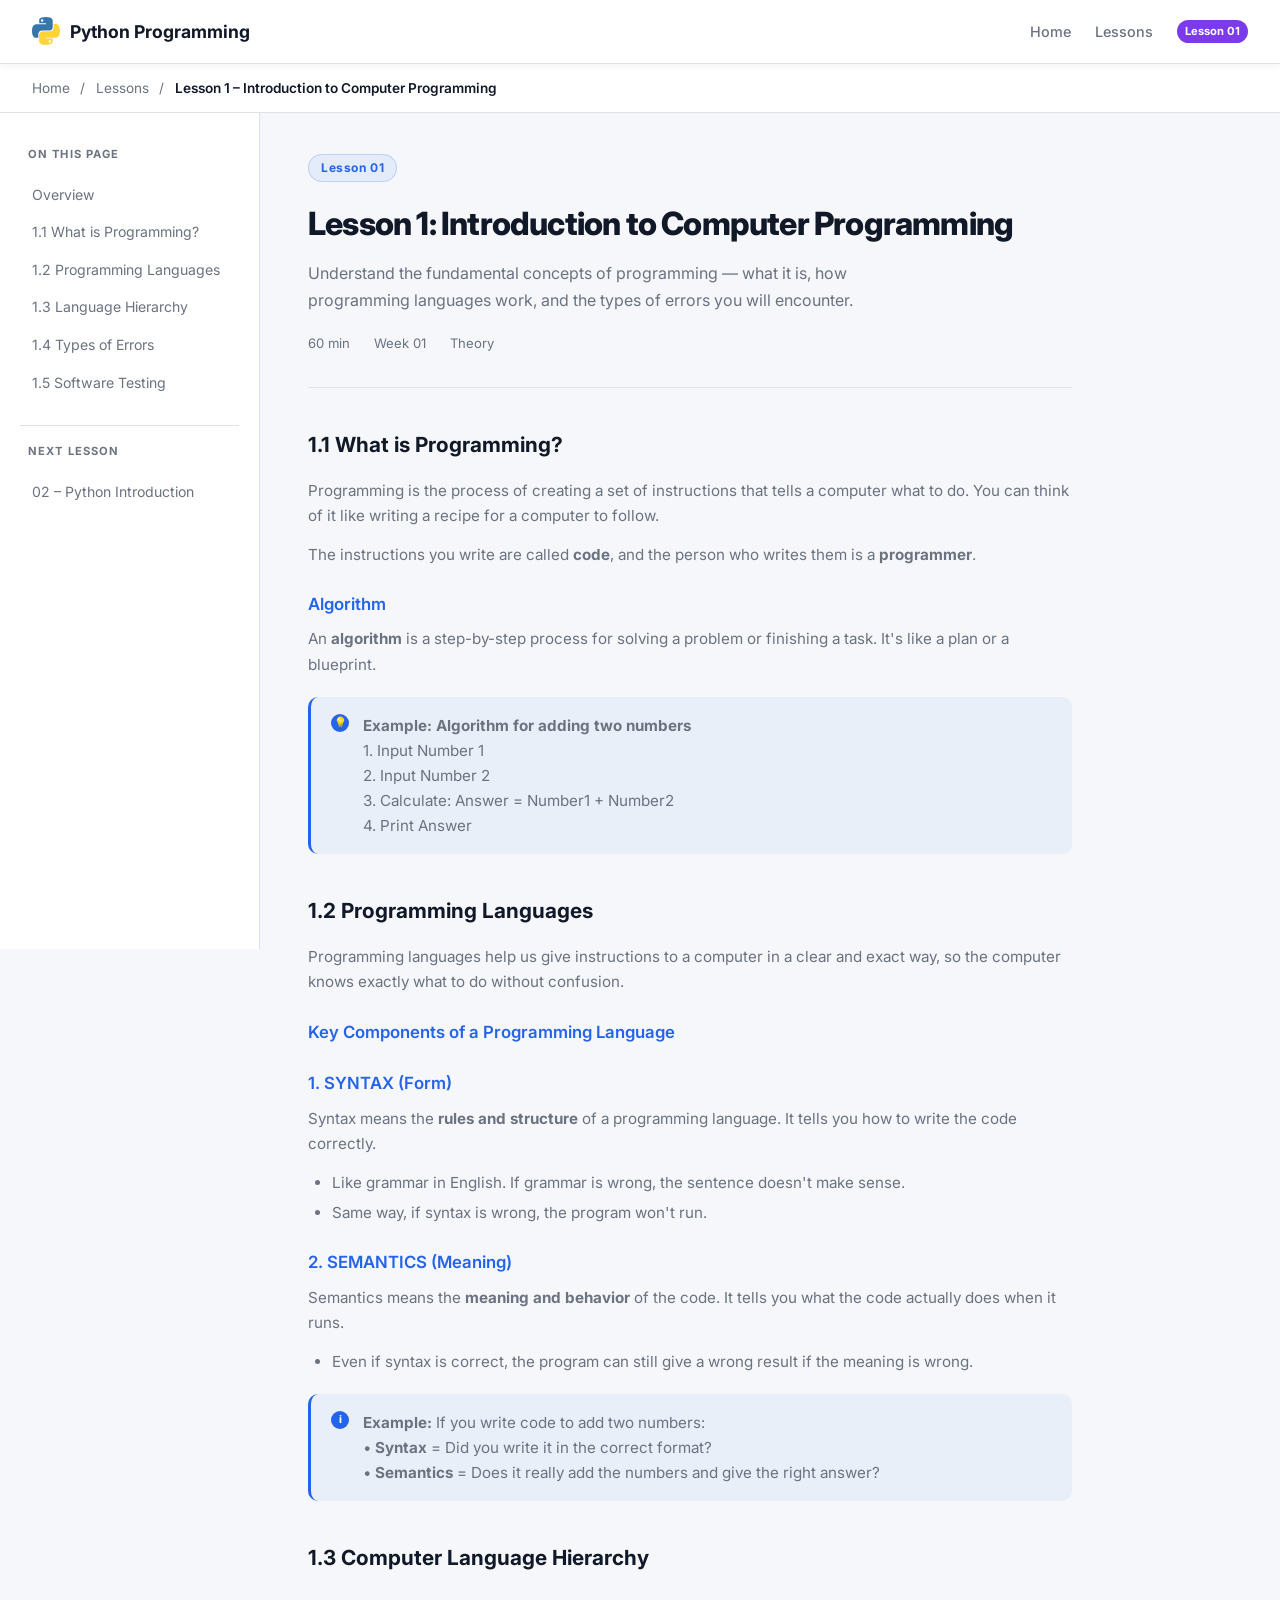
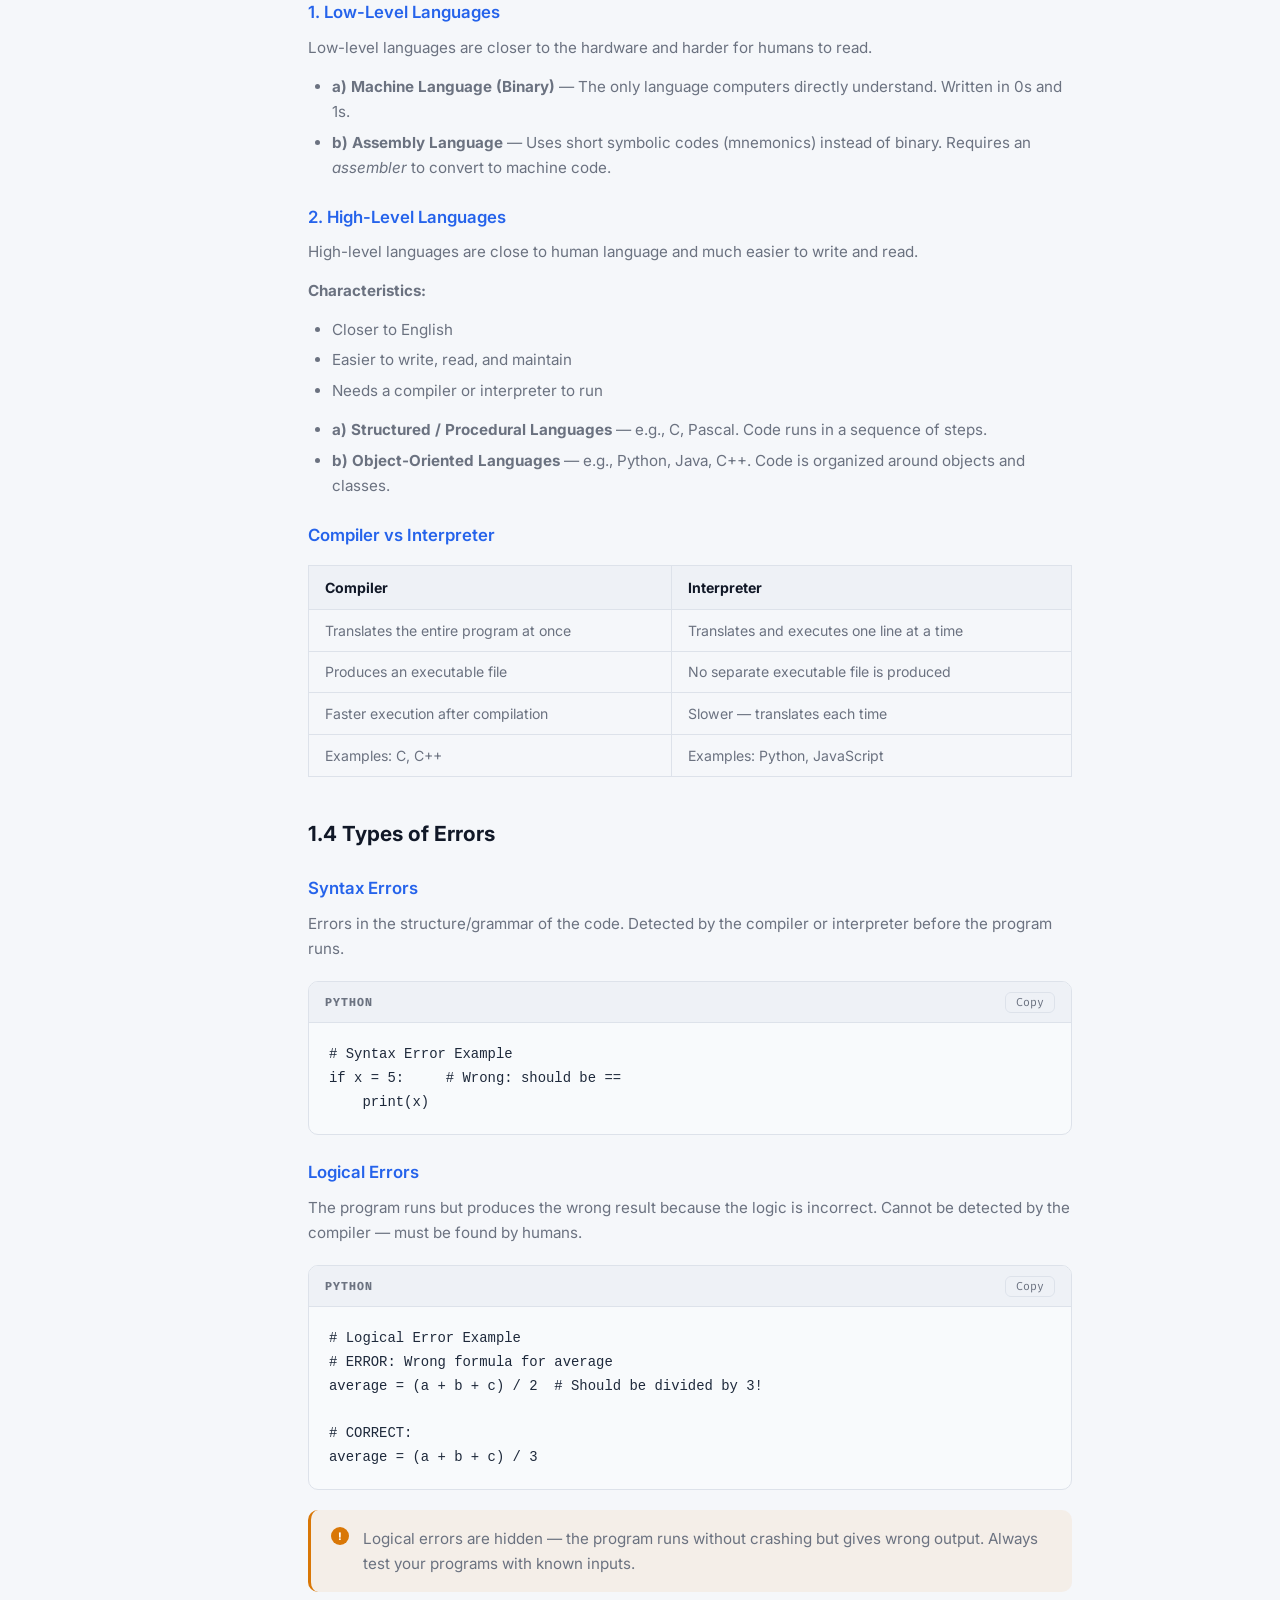
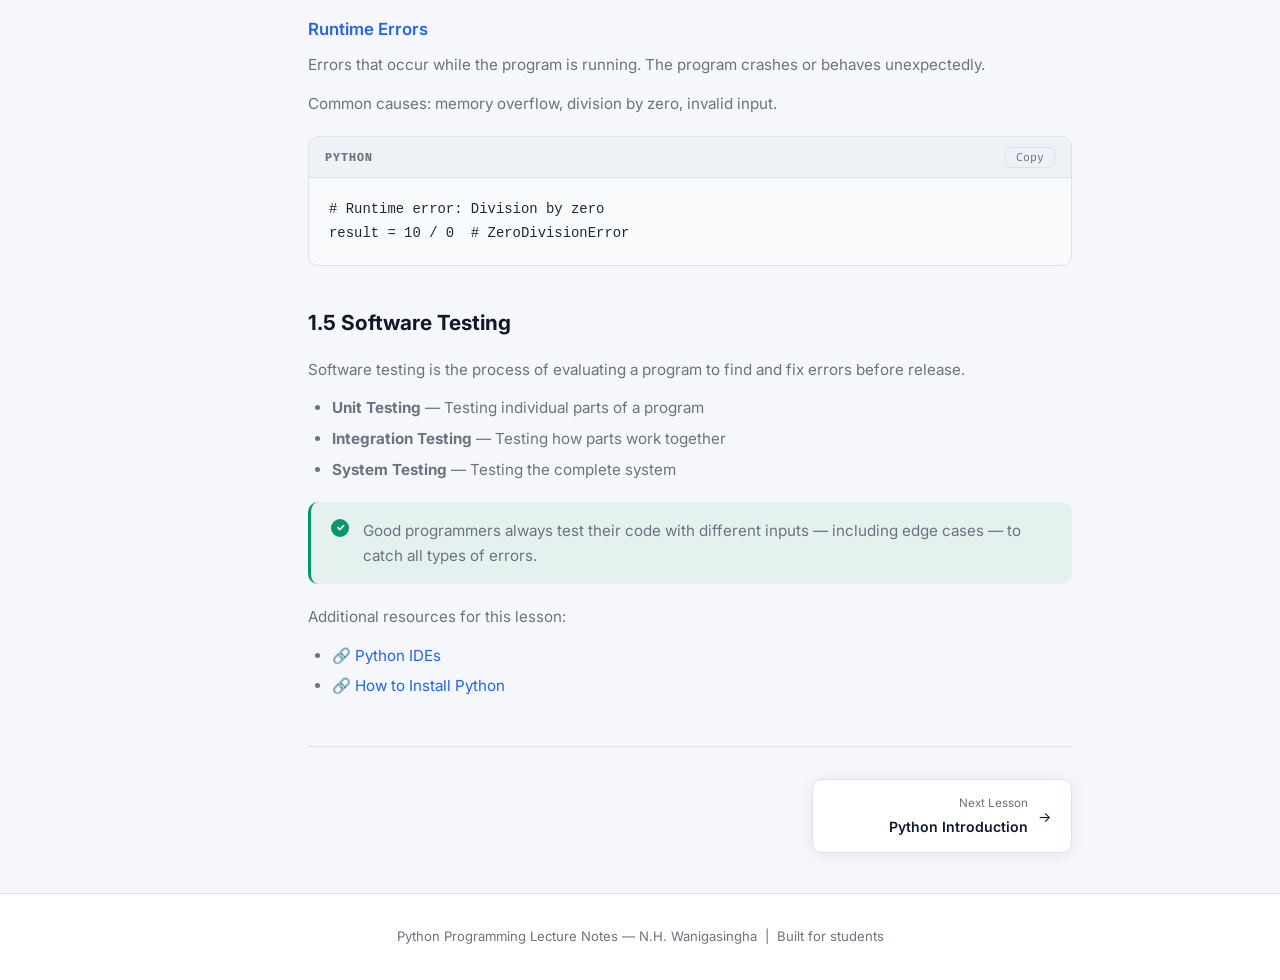
==== topic1.html @ d363c74a "Initial commit with lesson locking system" ====
<!DOCTYPE html>
<html lang="en">
<head>
  <meta charset="UTF-8" /><meta name="viewport" content="width=device-width, initial-scale=1.0" />
  <title>Lesson 1: Introduction to Computer Programming | Python Programming</title>
  <link rel="stylesheet" href="style.css" />
  <script src="config.js"></script>
  <script>
    if (!LECTURE_CONFIG.enableAll && 1 > LECTURE_CONFIG.maxUnlockedLesson) {
      window.location.href = 'index.html';
    }
  </script>
</head>
<body>
  <nav class="navbar">
    <div class="nav-logo"><div class="logo-icon"><img src="python-logo.svg" class="py-logo" alt="Python"></div><span>Python Programming</span></div>
    <div class="nav-links"><a href="index.html">Home</a><a href="index.html#topics">Lessons</a><span class="nav-badge">Lesson 01</span></div>
  </nav>
  <div class="breadcrumb"><a href="index.html">Home</a> &nbsp;/&nbsp; <a href="index.html#topics">Lessons</a> &nbsp;/&nbsp; <span>Lesson 1 – Introduction to Computer Programming</span></div>
  <div class="topic-layout">
    <aside class="sidebar">
      <div class="sidebar-section">
        <div class="sidebar-title">On This Page</div>
        <ul class="sidebar-nav">
          <li><a href="#overview">Overview</a></li>
          <li><a href="#what-is-programming">1.1 What is Programming?</a></li>
          <li><a href="#languages">1.2 Programming Languages</a></li>
          <li><a href="#hierarchy">1.3 Language Hierarchy</a></li>
          <li><a href="#errors">1.4 Types of Errors</a></li>
          <li><a href="#testing">1.5 Software Testing</a></li>
        </ul>
      </div>
      <div class="sidebar-divider"></div>
      <div class="sidebar-section">
        <div class="sidebar-title">Next Lesson</div>
        <ul class="sidebar-nav"><li><a href="topic2.html">02 – Python Introduction</a></li></ul>
      </div>
    </aside>
    <main class="topic-main">
      <div class="topic-hero" id="overview">
        <div class="topic-hero-tag" style="background:rgba(37,99,235,0.08);border:1px solid rgba(37,99,235,0.2);color:var(--accent);">Lesson 01</div>
        <h1>Lesson 1: Introduction to Computer Programming</h1>
        <p>Understand the fundamental concepts of programming — what it is, how programming languages work, and the types of errors you will encounter.</p>
        <div class="topic-meta-row"><span class="topic-meta-item">60 min</span><span class="topic-meta-item">Week 01</span><span class="topic-meta-item">Theory</span></div>
      </div>

      <section class="content-section" id="what-is-programming">
        <h2>1.1 What is Programming?</h2>
        <p>Programming is the process of creating a set of instructions that tells a computer what to do. You can think of it like writing a recipe for a computer to follow.</p>
        <p>The instructions you write are called <strong>code</strong>, and the person who writes them is a <strong>programmer</strong>.</p>

        <h3>Algorithm</h3>
        <p>An <strong>algorithm</strong> is a step-by-step process for solving a problem or finishing a task. It's like a plan or a blueprint.</p>
        <div class="callout callout-info">
          <span class="callout-icon">💡</span>
          <p><strong>Example: Algorithm for adding two numbers</strong><br/>
          1. Input Number 1<br/>
          2. Input Number 2<br/>
          3. Calculate: Answer = Number1 + Number2<br/>
          4. Print Answer</p>
        </div>
      </section>

      <section class="content-section" id="languages">
        <h2>1.2 Programming Languages</h2>
        <p>Programming languages help us give instructions to a computer in a clear and exact way, so the computer knows exactly what to do without confusion.</p>

        <h3>Key Components of a Programming Language</h3>

        <h3>1. SYNTAX (Form)</h3>
        <p>Syntax means the <strong>rules and structure</strong> of a programming language. It tells you how to write the code correctly.</p>
        <ul>
          <li>Like grammar in English. If grammar is wrong, the sentence doesn't make sense.</li>
          <li>Same way, if syntax is wrong, the program won't run.</li>
        </ul>

        <h3>2. SEMANTICS (Meaning)</h3>
        <p>Semantics means the <strong>meaning and behavior</strong> of the code. It tells you what the code actually does when it runs.</p>
        <ul>
          <li>Even if syntax is correct, the program can still give a wrong result if the meaning is wrong.</li>
        </ul>

        <div class="callout callout-info">
          <span class="callout-icon">i</span>
          <p><strong>Example:</strong> If you write code to add two numbers:<br/>
          • <strong>Syntax</strong> = Did you write it in the correct format?<br/>
          • <strong>Semantics</strong> = Does it really add the numbers and give the right answer?</p>
        </div>
      </section>

      <section class="content-section" id="hierarchy">
        <h2>1.3 Computer Language Hierarchy</h2>

        <h3>1. Low-Level Languages</h3>
        <p>Low-level languages are closer to the hardware and harder for humans to read.</p>
        <ul>
          <li><strong>a) Machine Language (Binary)</strong> — The only language computers directly understand. Written in 0s and 1s.</li>
          <li><strong>b) Assembly Language</strong> — Uses short symbolic codes (mnemonics) instead of binary. Requires an <em>assembler</em> to convert to machine code.</li>
        </ul>

        <h3>2. High-Level Languages</h3>
        <p>High-level languages are close to human language and much easier to write and read.</p>
        <p><strong>Characteristics:</strong></p>
        <ul>
          <li>Closer to English</li>
          <li>Easier to write, read, and maintain</li>
          <li>Needs a compiler or interpreter to run</li>
        </ul>
        <ul>
          <li><strong>a) Structured / Procedural Languages</strong> — e.g., C, Pascal. Code runs in a sequence of steps.</li>
          <li><strong>b) Object-Oriented Languages</strong> — e.g., Python, Java, C++. Code is organized around objects and classes.</li>
        </ul>

        <h3>Compiler vs Interpreter</h3>
        <div class="content-section">
          <table>
            <thead><tr><th>Compiler</th><th>Interpreter</th></tr></thead>
            <tbody>
              <tr><td>Translates the entire program at once</td><td>Translates and executes one line at a time</td></tr>
              <tr><td>Produces an executable file</td><td>No separate executable file is produced</td></tr>
              <tr><td>Faster execution after compilation</td><td>Slower — translates each time</td></tr>
              <tr><td>Examples: C, C++</td><td>Examples: Python, JavaScript</td></tr>
            </tbody>
          </table>
        </div>
      </section>

      <section class="content-section" id="errors">
        <h2>1.4 Types of Errors</h2>

        <h3>Syntax Errors</h3>
        <p>Errors in the structure/grammar of the code. Detected by the compiler or interpreter before the program runs.</p>
        <div class="code-block">
          <div class="code-header"><span class="code-lang">Python</span><button class="code-copy" onclick="copyCode(this)">Copy</button></div>
          <pre><code># Syntax Error Example
if x = 5:     # Wrong: should be ==
    print(x)</code></pre>
        </div>

        <h3>Logical Errors</h3>
        <p>The program runs but produces the wrong result because the logic is incorrect. Cannot be detected by the compiler — must be found by humans.</p>
        <div class="code-block">
          <div class="code-header"><span class="code-lang">Python</span><button class="code-copy" onclick="copyCode(this)">Copy</button></div>
          <pre><code># Logical Error Example
# ERROR: Wrong formula for average
average = (a + b + c) / 2  # Should be divided by 3!

# CORRECT:
average = (a + b + c) / 3</code></pre>
        </div>
        <div class="callout callout-warn">
          <span class="callout-icon">!</span>
          <p>Logical errors are hidden — the program runs without crashing but gives wrong output. Always test your programs with known inputs.</p>
        </div>

        <h3>Runtime Errors</h3>
        <p>Errors that occur while the program is running. The program crashes or behaves unexpectedly.</p>
        <p>Common causes: memory overflow, division by zero, invalid input.</p>
        <div class="code-block">
          <div class="code-header"><span class="code-lang">Python</span><button class="code-copy" onclick="copyCode(this)">Copy</button></div>
          <pre><code># Runtime error: Division by zero
result = 10 / 0  # ZeroDivisionError</code></pre>
        </div>
      </section>

      <section class="content-section" id="testing">
        <h2>1.5 Software Testing</h2>
        <p>Software testing is the process of evaluating a program to find and fix errors before release.</p>
        <ul>
          <li><strong>Unit Testing</strong> — Testing individual parts of a program</li>
          <li><strong>Integration Testing</strong> — Testing how parts work together</li>
          <li><strong>System Testing</strong> — Testing the complete system</li>
        </ul>
        <div class="callout callout-success">
          <span class="callout-icon">✓</span>
          <p>Good programmers always test their code with different inputs — including edge cases — to catch all types of errors.</p>
        </div>
        <p>Additional resources for this lesson:</p>
        <ul>
          <li>🔗 <a href="https://square-khaan-e80.notion.site/Python-IDEs-2f329a894bf880a29e10d7cc82b88b94?pvs=25" target="_blank">Python IDEs</a></li>
          <li>🔗 <a href="https://square-khaan-e80.notion.site/How-to-Install-Python-2f329a894bf8802c8716f311fcac0fff?pvs=25" target="_blank">How to Install Python</a></li>
        </ul>
      </section>

      <div class="topic-nav">
        <div></div>
        <a href="topic2.html" class="topic-nav-btn next"><span>→</span><div><span class="topic-nav-label">Next Lesson</span><span class="topic-nav-title">Python Introduction</span></div></a>
      </div>
    </main>
  </div>
  <footer><p>Python Programming Lecture Notes &mdash; N.H. Wanigasingha &nbsp;|&nbsp; Built for students</p></footer>
  <script>
    function copyCode(btn) { const pre = btn.closest('.code-block').querySelector('pre'); navigator.clipboard.writeText(pre.innerText).then(() => { btn.textContent = 'Copied!'; setTimeout(() => btn.textContent = 'Copy', 2000); }); }
    const sections = document.querySelectorAll('.content-section, .topic-hero'); const navLinks = document.querySelectorAll('.sidebar-nav a');
    window.addEventListener('scroll', () => { let c = ''; sections.forEach(s => { if (window.scrollY >= s.offsetTop - 120) c = s.id; }); navLinks.forEach(a => { a.classList.toggle('active', a.getAttribute('href') === '#' + c); }); });
  </script>
</body>
</html>
---- style.css ----
/* ============================================
   Programming Lecture Notes — Light Theme
   ============================================ */

@import url('https://fonts.googleapis.com/css2?family=Inter:wght@300;400;500;600;700;800&family=Fira+Code:wght@400;500&display=swap');

:root {
  --bg:         #f5f7fa;
  --bg2:        #ffffff;
  --bg3:        #eef1f6;
  --border:     #dde2ea;
  --accent:     #2563eb;
  --accent2:    #7c3aed;
  --accent3:    #059669;
  --text:       #111827;
  --text-muted: #6b7280;
  --card-bg:    #ffffff;
  --code-bg:    #f8fafc;
  --danger:     #dc2626;
  --warning:    #d97706;
  --success:    #059669;
  --radius:     12px;
  --shadow:     0 2px 16px rgba(0,0,0,0.07);
}

*, *::before, *::after { box-sizing: border-box; margin: 0; padding: 0; }
html { scroll-behavior: smooth; }
body {
  font-family: 'Inter', sans-serif;
  background: var(--bg);
  color: var(--text);
  line-height: 1.65;
  min-height: 100vh;
}
a { color: var(--accent); text-decoration: none; transition: color 0.2s; }
a:hover { color: #1d4ed8; }

::-webkit-scrollbar { width: 6px; }
::-webkit-scrollbar-track { background: var(--bg); }
::-webkit-scrollbar-thumb { background: var(--border); border-radius: 8px; }

/* ============================================
   NAVBAR
   ============================================ */
.navbar {
  display: flex;
  align-items: center;
  justify-content: space-between;
  padding: 0 2rem;
  height: 64px;
  background: rgba(255,255,255,0.92);
  border-bottom: 1px solid var(--border);
  position: sticky;
  top: 0;
  z-index: 100;
  backdrop-filter: blur(12px);
  box-shadow: 0 1px 8px rgba(0,0,0,0.06);
}
.nav-logo {
  display: flex;
  align-items: center;
  gap: 0.6rem;
  font-size: 1.1rem;
  font-weight: 700;
  color: var(--text);
}
.nav-logo .logo-icon {
  width: 28px; height: 28px;
  display: flex; align-items: center; justify-content: center;
  flex-shrink: 0;
}
.py-logo { width: 28px; height: 28px; display: block; }
.nav-links { display: flex; gap: 1.5rem; align-items: center; }
.nav-links a { color: var(--text-muted); font-size: 0.9rem; font-weight: 500; transition: color 0.2s; }
.nav-links a:hover, .nav-links a.active { color: var(--text); }
.nav-badge {
  background: var(--accent2);
  color: #fff;
  font-size: 0.7rem;
  font-weight: 700;
  padding: 2px 8px;
  border-radius: 99px;
}

/* ============================================
   HERO
   ============================================ */
.hero {
  text-align: center;
  padding: 5rem 2rem 4rem;
  position: relative;
  overflow: hidden;
  background: linear-gradient(180deg, #eef2ff 0%, #f5f7fa 100%);
  border-bottom: 1px solid var(--border);
}
.hero::before {
  content: '';
  position: absolute;
  inset: 0;
  background: radial-gradient(ellipse 60% 50% at 50% -10%, rgba(37,99,235,0.10) 0%, transparent 70%);
  pointer-events: none;
}
.hero-tag {
  display: inline-flex;
  align-items: center;
  gap: 6px;
  background: rgba(37,99,235,0.08);
  border: 1px solid rgba(37,99,235,0.2);
  color: var(--accent);
  font-size: 0.8rem;
  font-weight: 600;
  padding: 4px 14px;
  border-radius: 99px;
  margin-bottom: 1.5rem;
}
.hero h1 {
  font-size: clamp(2rem, 5vw, 3.2rem);
  font-weight: 800;
  line-height: 1.15;
  letter-spacing: -0.02em;
  margin-bottom: 1rem;
  color: var(--text);
}
.hero p { color: var(--text-muted); font-size: 1.05rem; max-width: 540px; margin: 0 auto 2rem; }
.hero-stats { display: flex; justify-content: center; gap: 2.5rem; margin-top: 2.5rem; flex-wrap: wrap; }
.stat { text-align: center; }
.stat-num { font-size: 1.8rem; font-weight: 800; color: var(--accent); }
.stat-label { font-size: 0.8rem; color: var(--text-muted); font-weight: 500; margin-top: 2px; }

/* ============================================
   SEARCH BAR
   ============================================ */
.search-wrap { max-width: 520px; margin: 0 auto 3rem; position: relative; }
.search-wrap input {
  width: 100%;
  background: var(--bg2);
  border: 1px solid var(--border);
  color: var(--text);
  font-family: inherit;
  font-size: 0.95rem;
  padding: 0.75rem 1rem 0.75rem 2.8rem;
  border-radius: var(--radius);
  outline: none;
  transition: border-color 0.2s, box-shadow 0.2s;
  box-shadow: var(--shadow);
}
.search-wrap input::placeholder { color: var(--text-muted); }
.search-wrap input:focus {
  border-color: var(--accent);
  box-shadow: 0 0 0 3px rgba(37,99,235,0.12);
}
.search-icon { position: absolute; left: 0.85rem; top: 50%; transform: translateY(-50%); color: var(--text-muted); font-size: 1rem; }

/* ============================================
   TOPIC GRID
   ============================================ */
.container { max-width: 1200px; margin: 0 auto; padding: 0 2rem; }
.section-title {
  font-size: 0.75rem;
  font-weight: 700;
  letter-spacing: 0.1em;
  text-transform: uppercase;
  color: var(--text-muted);
  margin-bottom: 1.25rem;
  display: flex;
  align-items: center;
  gap: 0.5rem;
}
.section-title::after { content: ''; flex: 1; height: 1px; background: var(--border); }

.topics-grid {
  display: grid;
  grid-template-columns: repeat(auto-fill, minmax(320px, 1fr));
  gap: 1.25rem;
  padding-bottom: 4rem;
}

.topic-card {
  background: var(--card-bg);
  border: 1px solid var(--border);
  border-radius: var(--radius);
  padding: 1.5rem;
  transition: border-color 0.25s, transform 0.2s, box-shadow 0.25s;
  display: block;
  color: inherit;
  text-decoration: none;
  position: relative;
  overflow: hidden;
  box-shadow: var(--shadow);
}
.topic-card::before {
  content: '';
  position: absolute;
  top: 0; left: 0; right: 0;
  height: 3px;
  background: linear-gradient(90deg, var(--accent), var(--accent2));
  transform: scaleX(0);
  transform-origin: left;
  transition: transform 0.3s;
}
.topic-card:hover {
  border-color: rgba(37,99,235,0.35);
  transform: translateY(-3px);
  box-shadow: 0 8px 28px rgba(37,99,235,0.12);
}
.topic-card:hover::before { transform: scaleX(1); }

.card-header { display: flex; align-items: flex-start; justify-content: space-between; margin-bottom: 0.9rem; }
.card-icon { width: 44px; height: 44px; border-radius: 10px; display: flex; align-items: center; justify-content: center; font-size: 1.3rem; }
.card-number { font-size: 0.75rem; font-weight: 700; color: var(--text-muted); background: var(--bg3); padding: 2px 8px; border-radius: 6px; }
.card-title { font-size: 1.05rem; font-weight: 700; color: var(--text); margin-bottom: 0.4rem; }
.card-desc { font-size: 0.85rem; color: var(--text-muted); line-height: 1.5; margin-bottom: 1.1rem; }
.card-tags { display: flex; flex-wrap: wrap; gap: 6px; margin-bottom: 1.1rem; }
.tag { font-size: 0.7rem; font-weight: 600; padding: 2px 9px; border-radius: 6px; background: var(--bg3); color: var(--text-muted); border: 1px solid var(--border); }
.card-footer { display: flex; align-items: center; justify-content: space-between; padding-top: 0.9rem; border-top: 1px solid var(--border); }
.card-meta { font-size: 0.78rem; color: var(--text-muted); display: flex; align-items: center; gap: 0.4rem; }
.card-arrow { color: var(--accent); font-size: 1.1rem; transition: transform 0.2s; }
.topic-card:hover .card-arrow { transform: translateX(4px); }

.dot { width: 8px; height: 8px; border-radius: 50%; display: inline-block; }
.dot-green { background: var(--success); }
.dot-yellow { background: var(--warning); }
.dot-blue { background: var(--accent); }

/* Locked State */
.topic-card.locked {
  opacity: 0.6;
  filter: grayscale(0.8);
  pointer-events: none;
  cursor: not-allowed;
  border-style: dashed;
}
.topic-card.locked .card-arrow { display: none; }
.topic-card .lock-overlay {
  position: absolute;
  top: 1rem;
  right: 1rem;
  background: var(--bg3);
  padding: 4px 8px;
  border-radius: 6px;
  font-size: 0.7rem;
  font-weight: 700;
  display: none;
  align-items: center;
  gap: 4px;
  color: var(--text-muted);
}
.topic-card.locked .lock-overlay { display: flex; }


/* ============================================
   BREADCRUMB
   ============================================ */
.breadcrumb {
  padding: 0.8rem 2rem;
  font-size: 0.85rem;
  color: var(--text-muted);
  border-bottom: 1px solid var(--border);
  display: flex;
  gap: 0.4rem;
  align-items: center;
  background: var(--bg2);
}
.breadcrumb a { color: var(--text-muted); }
.breadcrumb a:hover { color: var(--accent); }
.breadcrumb span { color: var(--text); font-weight: 600; }

/* ============================================
   TOPIC PAGE LAYOUT
   ============================================ */
.topic-layout {
  display: grid;
  grid-template-columns: 260px 1fr;
  min-height: calc(100vh - 65px);
}
.sidebar {
  background: var(--bg2);
  border-right: 1px solid var(--border);
  padding: 2rem 1.25rem;
  position: sticky;
  top: 64px;
  height: calc(100vh - 64px);
  overflow-y: auto;
}
.sidebar-title { font-size: 0.7rem; font-weight: 700; text-transform: uppercase; letter-spacing: 0.1em; color: var(--text-muted); margin-bottom: 0.75rem; padding: 0 0.5rem; }
.sidebar-nav { list-style: none; }
.sidebar-nav li a { display: block; padding: 0.45rem 0.75rem; border-radius: 8px; font-size: 0.88rem; color: var(--text-muted); transition: background 0.2s, color 0.2s; }
.sidebar-nav li a:hover, .sidebar-nav li a.active { background: rgba(37,99,235,0.08); color: var(--accent); }
.sidebar-section { margin-bottom: 1.5rem; }
.sidebar-divider { height: 1px; background: var(--border); margin: 1rem 0; }

.topic-main { padding: 2.5rem 3rem; max-width: 860px; }

.topic-hero { margin-bottom: 2.5rem; padding-bottom: 2rem; border-bottom: 1px solid var(--border); }
.topic-hero-tag { display: inline-flex; align-items: center; gap: 6px; font-size: 0.75rem; font-weight: 700; letter-spacing: 0.05em; padding: 3px 12px; border-radius: 99px; margin-bottom: 1rem; }
.topic-hero h1 { font-size: 2rem; font-weight: 800; letter-spacing: -0.025em; margin-bottom: 0.6rem; color: var(--text); }
.topic-hero p { color: var(--text-muted); font-size: 1rem; margin-bottom: 1.25rem; max-width: 640px; }
.topic-meta-row { display: flex; gap: 1.5rem; flex-wrap: wrap; }
.topic-meta-item { display: flex; align-items: center; gap: 6px; font-size: 0.82rem; color: var(--text-muted); }

.content-section { margin-bottom: 2.5rem; }
.content-section h2 { font-size: 1.3rem; font-weight: 700; margin-bottom: 1rem; display: flex; align-items: center; gap: 0.5rem; color: var(--text); }
.content-section h3 { font-size: 1.05rem; font-weight: 600; margin: 1.5rem 0 0.5rem; color: var(--accent); }
.content-section p { color: var(--text-muted); margin-bottom: 0.85rem; font-size: 0.95rem; }
.content-section ul, .content-section ol { padding-left: 1.5rem; margin-bottom: 0.85rem; }
.content-section li { color: var(--text-muted); font-size: 0.95rem; margin-bottom: 0.35rem; }

/* Tables in content */
.content-section table { width: 100%; border-collapse: collapse; margin: 1rem 0; font-size: 0.88rem; }
.content-section th { background: var(--bg3); color: var(--text); font-weight: 700; padding: 0.6rem 1rem; text-align: left; border: 1px solid var(--border); }
.content-section td { padding: 0.55rem 1rem; border: 1px solid var(--border); color: var(--text-muted); }
.content-section tr:nth-child(even) td { background: var(--bg); }

/* ============================================
   CODE BLOCKS
   ============================================ */
.code-block {
  background: var(--code-bg);
  border: 1px solid var(--border);
  border-radius: 10px;
  overflow: hidden;
  margin: 1.25rem 0;
  font-family: 'Fira Code', monospace;
  font-size: 0.87rem;
}
.code-header {
  display: flex;
  align-items: center;
  justify-content: space-between;
  padding: 0.6rem 1rem;
  background: var(--bg3);
  border-bottom: 1px solid var(--border);
}
.code-lang { font-size: 0.72rem; font-weight: 700; color: var(--text-muted); text-transform: uppercase; letter-spacing: 0.08em; }
.code-copy { background: none; border: 1px solid var(--border); color: var(--text-muted); font-size: 0.72rem; padding: 2px 10px; border-radius: 6px; cursor: pointer; transition: all 0.2s; font-family: inherit; }
.code-copy:hover { background: var(--border); color: var(--text); }
.code-block pre { padding: 1.25rem; overflow-x: auto; color: #1e293b; line-height: 1.7; }

/* ============================================
   CALLOUT BOXES
   ============================================ */
.callout { display: flex; gap: 0.85rem; padding: 1rem 1.25rem; border-radius: 10px; margin: 1.25rem 0; font-size: 0.9rem; }
.callout-info { background: rgba(37,99,235,0.06); border-left: 3px solid var(--accent); }
.callout-warn { background: rgba(217,119,6,0.07); border-left: 3px solid var(--warning); }
.callout-success { background: rgba(5,150,105,0.07); border-left: 3px solid var(--success); }
.callout-icon { flex-shrink: 0; width: 18px; height: 18px; border-radius: 50%; display: inline-flex; align-items: center; justify-content: center; font-size: 0.65rem; font-weight: 800; color: white; margin-top: 1px; }
.callout-info .callout-icon { background: var(--accent); }
.callout-warn .callout-icon { background: var(--warning); }
.callout-success .callout-icon { background: var(--success); }
.callout p { margin: 0; color: var(--text-muted); }

/* ============================================
   LAB SHEET
   ============================================ */
.lab-sheet { background: var(--bg); border: 1px solid var(--border); border-radius: var(--radius); padding: 1.75rem; margin: 1.5rem 0; }
.lab-sheet-header { display: flex; align-items: center; gap: 0.75rem; margin-bottom: 1.25rem; }
.lab-num { background: linear-gradient(135deg, var(--accent), var(--accent2)); color: white; font-weight: 800; font-size: 0.9rem; width: 36px; height: 36px; border-radius: 8px; display: flex; align-items: center; justify-content: center; flex-shrink: 0; }
.lab-title { font-size: 1.05rem; font-weight: 700; color: var(--text); }
.lab-subtitle { font-size: 0.82rem; color: var(--text-muted); }
.lab-tasks { list-style: none; display: flex; flex-direction: column; gap: 0.75rem; }
.lab-task { display: flex; align-items: flex-start; gap: 0.75rem; background: var(--bg2); border: 1px solid var(--border); border-radius: 8px; padding: 0.85rem 1rem; overflow: hidden; }
.task-num { background: var(--bg3); color: var(--accent); font-size: 0.72rem; font-weight: 700; min-width: 32px; height: auto; padding: 3px 6px; border-radius: 6px; display: flex; align-items: center; justify-content: center; flex-shrink: 0; border: 1px solid var(--border); white-space: nowrap; }
.task-text { font-size: 0.9rem; color: var(--text-muted); flex: 1; min-width: 0; word-break: break-word; }

/* ============================================
   TOPIC NAV BUTTONS
   ============================================ */
.topic-nav { display: flex; justify-content: space-between; gap: 1rem; margin-top: 3rem; padding-top: 2rem; border-top: 1px solid var(--border); }
.topic-nav-btn { display: flex; align-items: center; gap: 0.6rem; background: var(--bg2); border: 1px solid var(--border); border-radius: 10px; padding: 0.85rem 1.25rem; transition: border-color 0.2s, transform 0.2s, box-shadow 0.2s; flex: 1; max-width: 260px; color: var(--text); font-size: 0.88rem; box-shadow: var(--shadow); }
.topic-nav-btn:hover { border-color: var(--accent); transform: translateY(-2px); box-shadow: 0 4px 16px rgba(37,99,235,0.12); color: var(--text); }
.topic-nav-btn.next { margin-left: auto; text-align: right; flex-direction: row-reverse; }
.topic-nav-label { font-size: 0.73rem; color: var(--text-muted); display: block; margin-bottom: 2px; }
.topic-nav-title { font-weight: 600; }

/* ============================================
   FOOTER
   ============================================ */
footer { text-align: center; padding: 2rem; border-top: 1px solid var(--border); color: var(--text-muted); font-size: 0.82rem; background: var(--bg2); }

/* ============================================
   RESPONSIVE
   ============================================ */
@media (max-width: 900px) {
  .topic-layout { grid-template-columns: 1fr; }
  .sidebar { display: none; }
  .topic-main { padding: 1.5rem 1.25rem; }
}
@media (max-width: 600px) {
  .hero { padding: 3rem 1.25rem 2.5rem; }
  .topics-grid { grid-template-columns: 1fr; }
  .container { padding: 0 1.25rem; }
  .nav-links { display: none; }
  .topic-nav { flex-direction: column; }
  .topic-nav-btn { max-width: 100%; }
}
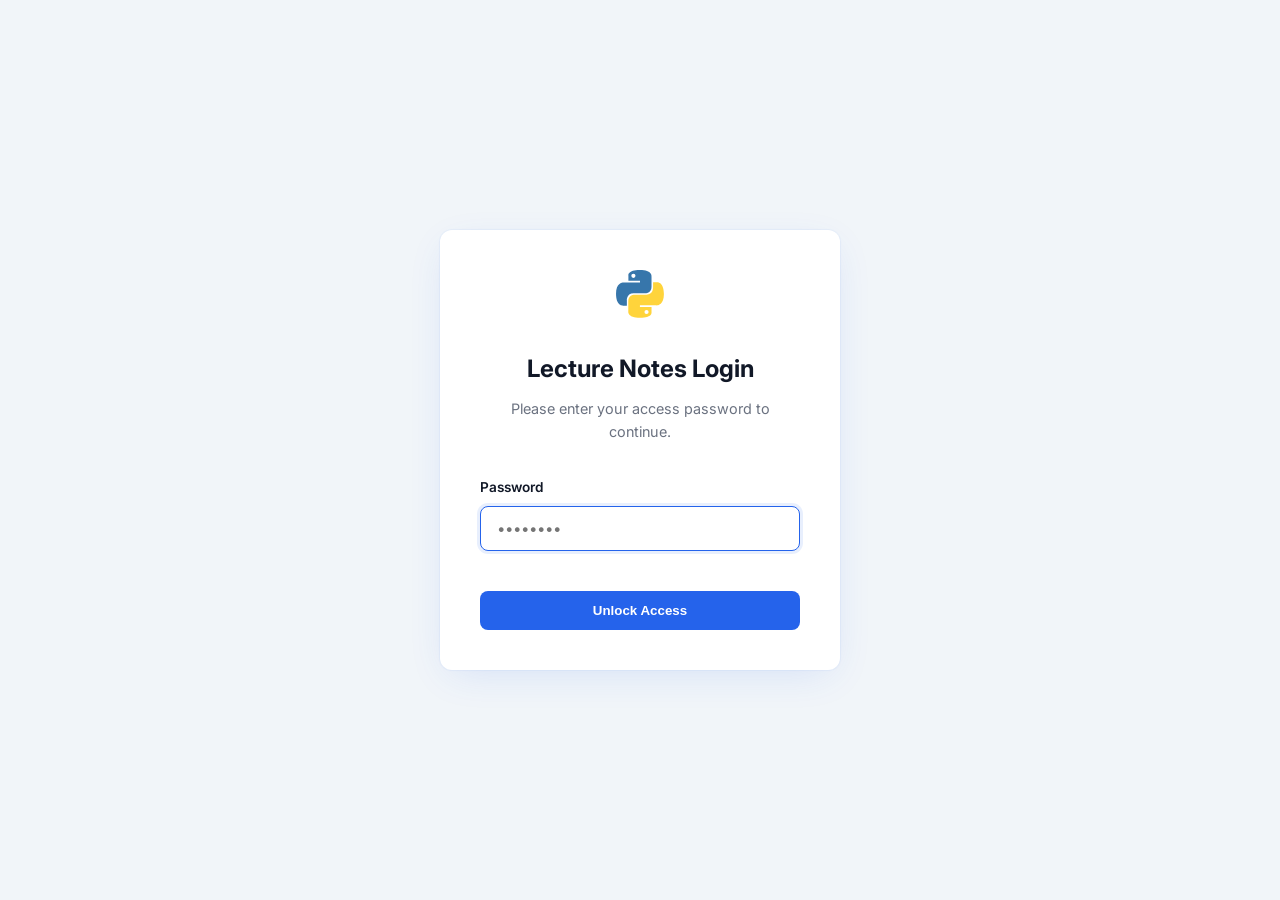
==== commit c8f5a771: "Add dual-level authentication system (Student/Admin)" ====
--- a/topic1.html
+++ b/topic1.html
@@ -5,6 +5,7 @@
   <title>Lesson 1: Introduction to Computer Programming | Python Programming</title>
   <link rel="stylesheet" href="style.css" />
   <script src="config.js"></script>
+  <script src="auth.js"></script>
   <script>
     if (!LECTURE_CONFIG.enableAll && 1 > LECTURE_CONFIG.maxUnlockedLesson) {
       window.location.href = 'index.html';
@@ -14,7 +15,7 @@
 <body>
   <nav class="navbar">
     <div class="nav-logo"><div class="logo-icon"><img src="python-logo.svg" class="py-logo" alt="Python"></div><span>Python Programming</span></div>
-    <div class="nav-links"><a href="index.html">Home</a><a href="index.html#topics">Lessons</a><span class="nav-badge">Lesson 01</span></div>
+    <div class="nav-links"><a href="index.html">Home</a><a href="index.html#topics">Lessons</a><span class="nav-badge">Lesson 01</span><button class="btn-logout" onclick="Auth.logout()" style="margin-left:1rem;">Logout</button></div>
   </nav>
   <div class="breadcrumb"><a href="index.html">Home</a> &nbsp;/&nbsp; <a href="index.html#topics">Lessons</a> &nbsp;/&nbsp; <span>Lesson 1 – Introduction to Computer Programming</span></div>
   <div class="topic-layout">
--- a/style.css
+++ b/style.css
@@ -247,6 +247,8 @@
 }
 .topic-card.locked .lock-overlay { display: flex; }
 
+.btn-logout { background: none; border: 1px solid #e2e8f0; padding: 6px 12px; border-radius: 6px; font-size: 0.8rem; font-weight: 500; cursor: pointer; color: var(--text-muted); transition: all 0.2s; }
+.btn-logout:hover { background: #fee2e2; color: #dc2626; border-color: #fca5a5; }
 
 /* ============================================
    BREADCRUMB
